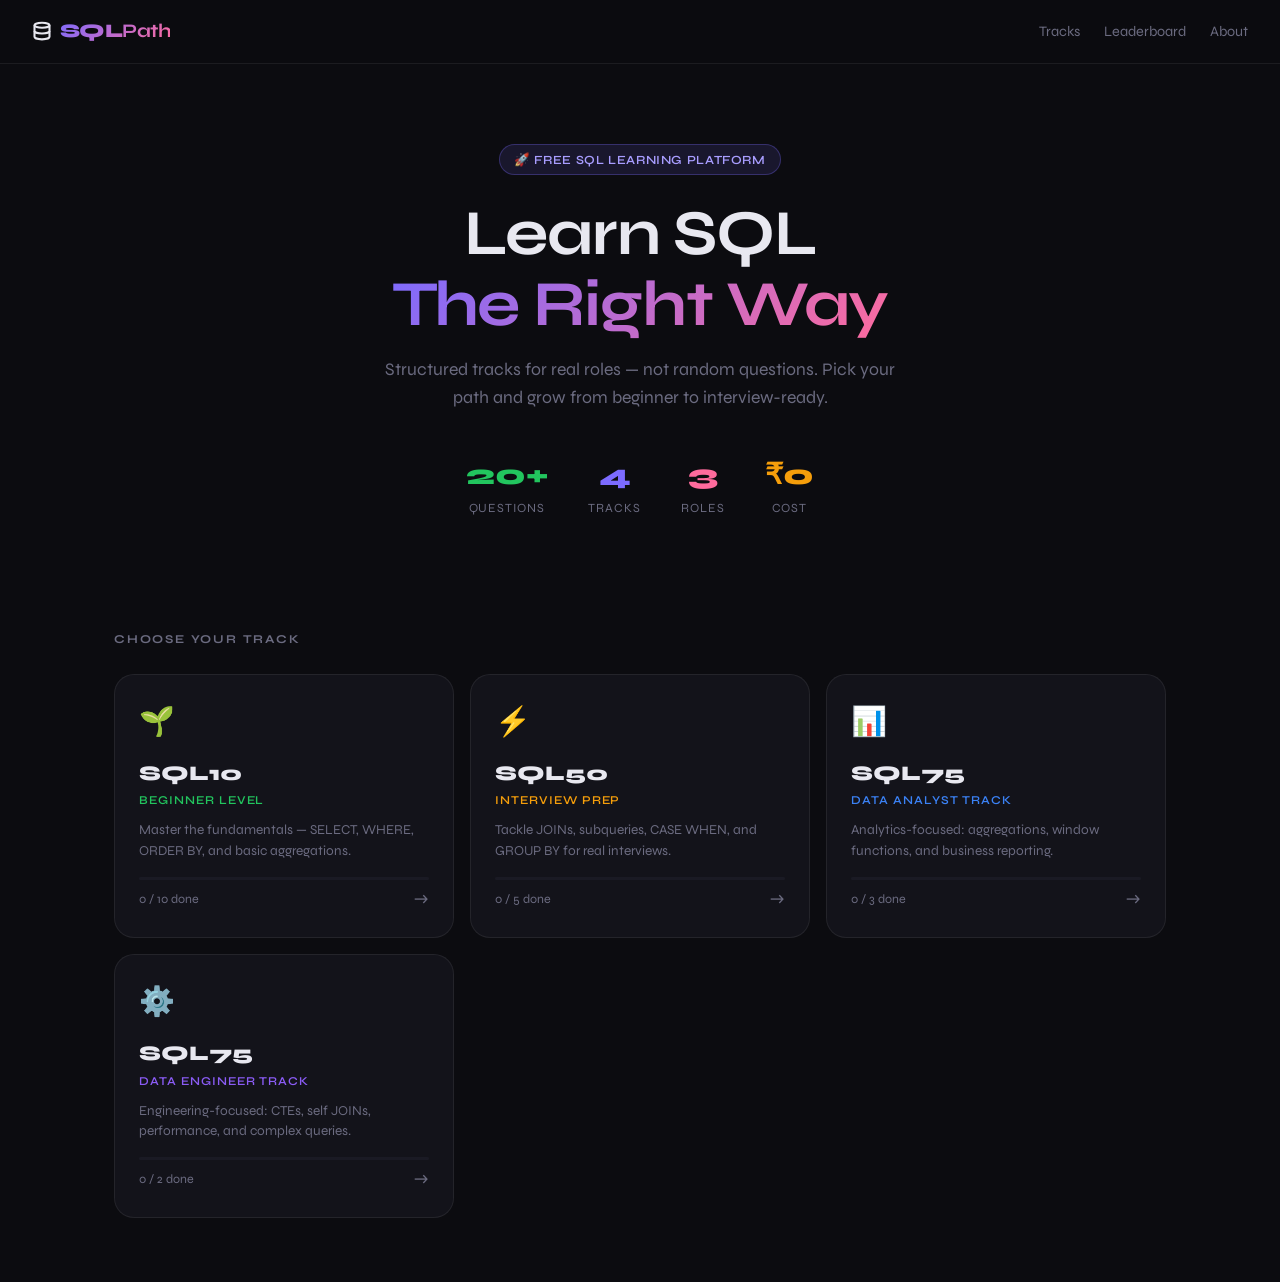
==== index.html @ 53d5dda5 "This is the first Version of code" ====
<!DOCTYPE html>
<html lang="en">
<head>
  <meta charset="UTF-8" />
  <meta name="viewport" content="width=device-width, initial-scale=1.0" />
  <title>SQLPath — Learn SQL by Track</title>
  <link rel="stylesheet" href="css/style.css" />
</head>
<body>

<!-- Navbar -->
<nav class="navbar">
  <div class="nav-logo">
    <svg width="20" height="20" viewBox="0 0 24 24" fill="none" stroke="currentColor" stroke-width="2.5">
      <ellipse cx="12" cy="5" rx="9" ry="3"/><path d="M3 5v14c0 1.66 4.03 3 9 3s9-1.34 9-3V5"/>
      <path d="M3 12c0 1.66 4.03 3 9 3s9-1.34 9-3"/>
    </svg>
    <span>SQL<b>Path</b></span>
  </div>
  <div class="nav-links">
    <a href="#">Tracks</a>
    <a href="#">Leaderboard</a>
    <a href="#">About</a>
  </div>
</nav>

<!-- Hero -->
<section class="hero container fade-up">
  <div class="hero-badge">🚀 Free SQL Learning Platform</div>
  <h1>Learn SQL<br/><em>The Right Way</em></h1>
  <p>Structured tracks for real roles — not random questions. Pick your path and grow from beginner to interview-ready.</p>

  <div class="stats-bar fade-up delay-1">
    <div class="stat-item">
      <div class="num" style="color: #22c55e;">20+</div>
      <div class="label">Questions</div>
    </div>
    <div class="stat-item">
      <div class="num" style="color: #7c6bff;">4</div>
      <div class="label">Tracks</div>
    </div>
    <div class="stat-item">
      <div class="num" style="color: #ff6b9d;">3</div>
      <div class="label">Roles</div>
    </div>
    <div class="stat-item">
      <div class="num" style="color: #f59e0b;">₹0</div>
      <div class="label">Cost</div>
    </div>
  </div>
</section>

<!-- Tracks -->
<section class="container fade-up delay-2">
  <div class="tracks-heading">Choose Your Track</div>
  <div class="tracks-grid" id="tracksGrid"></div>
</section>

<script src="js/app.js"></script>
<script src="js/questions.js"></script>
<script>
  const grid = document.getElementById('tracksGrid');

  TRACKS.forEach((track, i) => {
    const completed = getCompletedCount(track.id);
    const pct = Math.round((completed / track.count) * 100);

    const card = document.createElement('div');
    card.className = 'track-card fade-up';
    card.style.setProperty('--card-color', track.color);
    card.style.animationDelay = `${0.1 * i + 0.3}s`;
    card.style.opacity = '0';

    card.innerHTML = `
      <div class="track-icon">${track.icon}</div>
      <div class="track-name">${track.name}</div>
      <div class="track-tagline">${track.tagline}</div>
      <div class="track-desc">${track.desc}</div>
      <div class="track-progress-bar">
        <div class="track-progress-fill" style="width:${pct}%"></div>
      </div>
      <div class="track-meta">
        <span class="track-count">${completed} / ${track.count} done</span>
        <span class="track-arrow">→</span>
      </div>
    `;

    card.onclick = () => {
      window.location.href = `track.html?track=${track.id}`;
    };

    grid.appendChild(card);
  });
</script>
</body>
</html>
---- css/style.css ----
/* ── Google Fonts ─────────────────────────────────────────────────── */
@import url('https://fonts.googleapis.com/css2?family=Syne:wght@400;600;700;800&family=JetBrains+Mono:wght@400;500&display=swap');

/* ── Variables ───────────────────────────────────────────────────── */
:root {
  --bg: #0c0c10;
  --bg2: #13131a;
  --bg3: #1a1a24;
  --border: rgba(255,255,255,0.07);
  --text: #e8e8f0;
  --muted: #6b6b80;
  --accent: #7c6bff;
  --accent2: #ff6b9d;
  --green: #22c55e;
  --amber: #f59e0b;
  --blue: #3b82f6;
  --purple: #8b5cf6;
  --red: #ef4444;
  --radius: 12px;
  --radius-lg: 20px;
  --font: 'Syne', sans-serif;
  --mono: 'JetBrains Mono', monospace;
  --transition: 0.2s cubic-bezier(0.4,0,0.2,1);
}

/* ── Reset ───────────────────────────────────────────────────────── */
*, *::before, *::after { box-sizing: border-box; margin: 0; padding: 0; }
html { scroll-behavior: smooth; }
body {
  font-family: var(--font);
  background: var(--bg);
  color: var(--text);
  min-height: 100vh;
  line-height: 1.6;
  -webkit-font-smoothing: antialiased;
}

a { color: inherit; text-decoration: none; }
button { cursor: pointer; font-family: var(--font); }
input, textarea { font-family: var(--mono); }

/* ── Scrollbar ───────────────────────────────────────────────────── */
::-webkit-scrollbar { width: 6px; height: 6px; }
::-webkit-scrollbar-track { background: var(--bg); }
::-webkit-scrollbar-thumb { background: var(--bg3); border-radius: 3px; }

/* ── Typography ──────────────────────────────────────────────────── */
h1, h2, h3, h4 { font-weight: 700; letter-spacing: -0.02em; }

/* ── Navbar ──────────────────────────────────────────────────────── */
.navbar {
  display: flex;
  align-items: center;
  justify-content: space-between;
  padding: 1rem 2rem;
  border-bottom: 1px solid var(--border);
  background: rgba(12,12,16,0.85);
  backdrop-filter: blur(16px);
  position: sticky;
  top: 0;
  z-index: 100;
}

.nav-logo {
  font-size: 1.2rem;
  font-weight: 800;
  letter-spacing: -0.03em;
  display: flex;
  align-items: center;
  gap: 0.5rem;
}

.nav-logo span {
  background: linear-gradient(135deg, var(--accent), var(--accent2));
  -webkit-background-clip: text;
  -webkit-text-fill-color: transparent;
}

.nav-links {
  display: flex;
  gap: 1.5rem;
  font-size: 0.9rem;
  color: var(--muted);
}

.nav-links a:hover { color: var(--text); }

/* ── Container ───────────────────────────────────────────────────── */
.container {
  max-width: 1100px;
  margin: 0 auto;
  padding: 0 1.5rem;
}

/* ── Hero (index.html) ───────────────────────────────────────────── */
.hero {
  padding: 5rem 0 3rem;
  text-align: center;
}

.hero-badge {
  display: inline-flex;
  align-items: center;
  gap: 0.4rem;
  background: rgba(124,107,255,0.12);
  border: 1px solid rgba(124,107,255,0.3);
  color: #a89dff;
  border-radius: 100px;
  padding: 0.3rem 0.9rem;
  font-size: 0.78rem;
  font-weight: 600;
  letter-spacing: 0.05em;
  text-transform: uppercase;
  margin-bottom: 1.5rem;
}

.hero h1 {
  font-size: clamp(2.5rem, 6vw, 4rem);
  line-height: 1.1;
  margin-bottom: 1rem;
}

.hero h1 em {
  font-style: normal;
  background: linear-gradient(135deg, var(--accent) 0%, var(--accent2) 100%);
  -webkit-background-clip: text;
  -webkit-text-fill-color: transparent;
}

.hero p {
  font-size: 1.1rem;
  color: var(--muted);
  max-width: 520px;
  margin: 0 auto 2.5rem;
  font-weight: 400;
}

/* ── Stats Bar ───────────────────────────────────────────────────── */
.stats-bar {
  display: flex;
  justify-content: center;
  gap: 2.5rem;
  margin-bottom: 4rem;
  flex-wrap: wrap;
}

.stat-item { text-align: center; }
.stat-item .num { font-size: 1.8rem; font-weight: 800; }
.stat-item .label { font-size: 0.78rem; color: var(--muted); text-transform: uppercase; letter-spacing: 0.08em; }

/* ── Track Cards ─────────────────────────────────────────────────── */
.tracks-heading {
  font-size: 0.75rem;
  font-weight: 700;
  letter-spacing: 0.15em;
  text-transform: uppercase;
  color: var(--muted);
  margin-bottom: 1.5rem;
}

.tracks-grid {
  display: grid;
  grid-template-columns: repeat(auto-fill, minmax(260px, 1fr));
  gap: 1rem;
  margin-bottom: 4rem;
}

.track-card {
  background: var(--bg2);
  border: 1px solid var(--border);
  border-radius: var(--radius-lg);
  padding: 1.5rem;
  cursor: pointer;
  transition: transform var(--transition), border-color var(--transition), box-shadow var(--transition);
  position: relative;
  overflow: hidden;
}

.track-card::before {
  content: '';
  position: absolute;
  top: 0; left: 0; right: 0;
  height: 2px;
  background: var(--card-color, var(--accent));
  opacity: 0;
  transition: opacity var(--transition);
}

.track-card:hover { transform: translateY(-3px); border-color: rgba(255,255,255,0.15); box-shadow: 0 20px 40px rgba(0,0,0,0.4); }
.track-card:hover::before { opacity: 1; }

.track-icon { font-size: 1.8rem; margin-bottom: 0.75rem; }
.track-name { font-size: 1.3rem; font-weight: 800; margin-bottom: 0.1rem; }
.track-tagline { font-size: 0.75rem; color: var(--card-color, var(--accent)); font-weight: 600; text-transform: uppercase; letter-spacing: 0.08em; margin-bottom: 0.6rem; }
.track-desc { font-size: 0.85rem; color: var(--muted); line-height: 1.5; margin-bottom: 1rem; }

.track-meta {
  display: flex;
  align-items: center;
  justify-content: space-between;
  font-size: 0.78rem;
}

.track-count { color: var(--muted); }
.track-progress-bar {
  width: 100%;
  height: 3px;
  background: var(--bg3);
  border-radius: 2px;
  margin: 0.75rem 0 0.3rem;
  overflow: hidden;
}
.track-progress-fill {
  height: 100%;
  background: var(--card-color, var(--accent));
  border-radius: 2px;
  transition: width 0.5s ease;
}
.track-progress-label { font-size: 0.72rem; color: var(--muted); }
.track-arrow { color: var(--muted); font-size: 1.1rem; transition: transform var(--transition); }
.track-card:hover .track-arrow { transform: translateX(4px); color: var(--text); }

/* ── Page Header ─────────────────────────────────────────────────── */
.page-header {
  padding: 2.5rem 0 2rem;
  border-bottom: 1px solid var(--border);
  margin-bottom: 2rem;
}

.back-link {
  display: inline-flex;
  align-items: center;
  gap: 0.4rem;
  color: var(--muted);
  font-size: 0.85rem;
  margin-bottom: 1.5rem;
  transition: color var(--transition);
}
.back-link:hover { color: var(--text); }

.page-header h2 { font-size: 2rem; margin-bottom: 0.3rem; }
.page-header .sub { color: var(--muted); font-size: 0.9rem; }

/* ── Progress Summary ────────────────────────────────────────────── */
.progress-summary {
  background: var(--bg2);
  border: 1px solid var(--border);
  border-radius: var(--radius);
  padding: 1.25rem 1.5rem;
  margin-bottom: 1.5rem;
  display: flex;
  align-items: center;
  justify-content: space-between;
  gap: 1rem;
  flex-wrap: wrap;
}

.progress-text { font-size: 0.85rem; color: var(--muted); }
.progress-text strong { color: var(--text); }

.prog-bar-wrap { flex: 1; min-width: 120px; }
.prog-bar {
  width: 100%;
  height: 5px;
  background: var(--bg3);
  border-radius: 3px;
  overflow: hidden;
}
.prog-fill {
  height: 100%;
  border-radius: 3px;
  background: linear-gradient(90deg, var(--accent), var(--accent2));
  transition: width 0.5s ease;
}
.prog-pct { font-size: 0.78rem; color: var(--muted); margin-top: 0.3rem; }

/* ── Question List ───────────────────────────────────────────────── */
.question-list { display: flex; flex-direction: column; gap: 0.5rem; }

.q-item {
  background: var(--bg2);
  border: 1px solid var(--border);
  border-radius: var(--radius);
  padding: 1rem 1.25rem;
  display: flex;
  align-items: center;
  gap: 1rem;
  cursor: pointer;
  transition: background var(--transition), border-color var(--transition);
  text-decoration: none;
  color: inherit;
}

.q-item:hover { background: var(--bg3); border-color: rgba(255,255,255,0.12); }
.q-item.done { border-color: rgba(34,197,94,0.2); }
.q-item.done:hover { border-color: rgba(34,197,94,0.35); }

.q-num {
  width: 36px; height: 36px;
  border-radius: 8px;
  background: var(--bg3);
  display: flex; align-items: center; justify-content: center;
  font-size: 0.8rem; font-weight: 700; color: var(--muted);
  flex-shrink: 0;
  font-family: var(--mono);
}

.q-item.done .q-num { background: rgba(34,197,94,0.15); color: var(--green); }

.q-info { flex: 1; }
.q-title { font-size: 0.95rem; font-weight: 600; }
.q-meta { font-size: 0.75rem; color: var(--muted); margin-top: 0.1rem; }

.q-badge {
  padding: 0.2rem 0.6rem;
  border-radius: 100px;
  font-size: 0.7rem;
  font-weight: 700;
  flex-shrink: 0;
}
.badge-easy { background: rgba(34,197,94,0.15); color: var(--green); }
.badge-medium { background: rgba(245,158,11,0.15); color: var(--amber); }
.badge-hard { background: rgba(239,68,68,0.15); color: var(--red); }

.q-status { font-size: 1rem; flex-shrink: 0; }

/* ── Editor Layout ───────────────────────────────────────────────── */
.editor-layout {
  display: grid;
  grid-template-columns: 380px 1fr;
  gap: 1.25rem;
  height: calc(100vh - 130px);
  padding: 1.25rem 1.5rem;
  max-width: 1400px;
  margin: 0 auto;
}

.panel {
  background: var(--bg2);
  border: 1px solid var(--border);
  border-radius: var(--radius-lg);
  overflow: hidden;
  display: flex;
  flex-direction: column;
}

.panel-header {
  padding: 1rem 1.25rem;
  border-bottom: 1px solid var(--border);
  display: flex;
  align-items: center;
  justify-content: space-between;
  flex-shrink: 0;
}

.panel-title {
  font-size: 0.75rem;
  font-weight: 700;
  letter-spacing: 0.1em;
  text-transform: uppercase;
  color: var(--muted);
}

.panel-body { padding: 1.25rem; overflow-y: auto; flex: 1; }

/* ── Question Panel ──────────────────────────────────────────────── */
.q-difficulty { margin-bottom: 1rem; }
.q-problem-title { font-size: 1.3rem; font-weight: 800; margin-bottom: 0.75rem; }
.q-statement { color: #c0c0d0; font-size: 0.9rem; line-height: 1.7; margin-bottom: 1.25rem; }

.hint-box {
  background: rgba(124,107,255,0.08);
  border: 1px solid rgba(124,107,255,0.2);
  border-radius: var(--radius);
  padding: 0.875rem 1rem;
  margin-bottom: 1.25rem;
  font-size: 0.83rem;
  color: #a89dff;
  display: none;
}
.hint-box.show { display: block; }

.hint-toggle {
  background: none;
  border: 1px solid var(--border);
  color: var(--muted);
  border-radius: 8px;
  padding: 0.5rem 1rem;
  font-size: 0.82rem;
  font-weight: 600;
  transition: all var(--transition);
  margin-bottom: 1rem;
}
.hint-toggle:hover { border-color: var(--accent); color: var(--accent); }

/* Step visualizer */
.steps-section { margin-top: 1rem; }
.steps-title {
  font-size: 0.72rem; font-weight: 700; letter-spacing: 0.1em;
  text-transform: uppercase; color: var(--muted); margin-bottom: 0.75rem;
}
.step-item {
  display: flex; align-items: flex-start; gap: 0.75rem;
  padding: 0.6rem 0;
  font-size: 0.82rem; color: var(--muted);
  border-bottom: 1px solid var(--border);
}
.step-item:last-child { border-bottom: none; }
.step-dot {
  width: 8px; height: 8px; border-radius: 50%;
  background: var(--bg3); flex-shrink: 0; margin-top: 5px;
  transition: background var(--transition);
}
.step-item.active .step-dot { background: var(--accent); }
.step-item.active { color: var(--text); }

/* Nav buttons */
.q-nav {
  display: flex; gap: 0.5rem; padding: 1rem 1.25rem;
  border-top: 1px solid var(--border); flex-shrink: 0;
}

/* ── Code Panel ──────────────────────────────────────────────────── */
.editor-wrap { flex: 1; display: flex; flex-direction: column; }

#sqlInput {
  width: 100%;
  flex: 1;
  background: transparent;
  border: none;
  outline: none;
  resize: none;
  color: #c9d1d9;
  font-family: var(--mono);
  font-size: 0.88rem;
  line-height: 1.7;
  padding: 1.25rem;
  min-height: 180px;
}

.editor-actions {
  padding: 0.75rem 1.25rem;
  border-top: 1px solid var(--border);
  display: flex;
  gap: 0.5rem;
  flex-shrink: 0;
}

/* ── Output Panel ────────────────────────────────────────────────── */
.output-section {
  flex: 1;
  overflow: auto;
  padding: 1rem 1.25rem;
}

.result-table {
  width: 100%;
  border-collapse: collapse;
  font-family: var(--mono);
  font-size: 0.8rem;
}
.result-table th {
  text-align: left;
  padding: 0.5rem 0.75rem;
  color: var(--muted);
  font-weight: 600;
  border-bottom: 1px solid var(--border);
  white-space: nowrap;
  font-size: 0.72rem;
  text-transform: uppercase;
  letter-spacing: 0.06em;
}
.result-table td {
  padding: 0.45rem 0.75rem;
  border-bottom: 1px solid rgba(255,255,255,0.03);
  color: #c9d1d9;
}
.result-table tr:hover td { background: rgba(255,255,255,0.03); }

.output-placeholder {
  text-align: center;
  color: var(--muted);
  font-size: 0.85rem;
  padding: 2.5rem;
}
.output-placeholder .icon { font-size: 2rem; margin-bottom: 0.75rem; }

.result-status {
  padding: 0.75rem 1rem;
  border-radius: var(--radius);
  font-size: 0.85rem;
  font-weight: 600;
  margin-bottom: 0.75rem;
  display: flex;
  align-items: center;
  gap: 0.5rem;
}
.status-success { background: rgba(34,197,94,0.1); color: var(--green); border: 1px solid rgba(34,197,94,0.2); }
.status-error { background: rgba(239,68,68,0.1); color: var(--red); border: 1px solid rgba(239,68,68,0.2); }
.status-info { background: rgba(59,130,246,0.1); color: var(--blue); border: 1px solid rgba(59,130,246,0.2); }

/* ── Buttons ─────────────────────────────────────────────────────── */
.btn {
  display: inline-flex; align-items: center; gap: 0.4rem;
  padding: 0.55rem 1.1rem;
  border-radius: 8px;
  font-size: 0.85rem;
  font-weight: 700;
  border: none;
  transition: all var(--transition);
}

.btn-primary {
  background: var(--accent);
  color: white;
}
.btn-primary:hover { background: #6b5ce7; transform: translateY(-1px); }

.btn-success {
  background: rgba(34,197,94,0.15);
  color: var(--green);
  border: 1px solid rgba(34,197,94,0.3);
}
.btn-success:hover { background: rgba(34,197,94,0.25); }

.btn-ghost {
  background: var(--bg3);
  color: var(--muted);
  border: 1px solid var(--border);
}
.btn-ghost:hover { color: var(--text); border-color: rgba(255,255,255,0.15); }

.btn-outline {
  background: transparent;
  color: var(--muted);
  border: 1px solid var(--border);
}
.btn-outline:hover { color: var(--text); border-color: rgba(255,255,255,0.2); }

.btn:disabled { opacity: 0.4; cursor: not-allowed; transform: none; }

/* ── Celebration overlay ──────────────────────────────────────────── */
.celebration {
  position: fixed; inset: 0;
  background: rgba(0,0,0,0.6);
  backdrop-filter: blur(6px);
  display: flex; align-items: center; justify-content: center;
  z-index: 999;
  opacity: 0; pointer-events: none;
  transition: opacity 0.3s ease;
}
.celebration.show { opacity: 1; pointer-events: all; }

.celeb-card {
  background: var(--bg2);
  border: 1px solid rgba(34,197,94,0.3);
  border-radius: var(--radius-lg);
  padding: 2.5rem;
  text-align: center;
  max-width: 360px;
  transform: scale(0.9);
  transition: transform 0.3s ease;
}
.celebration.show .celeb-card { transform: scale(1); }
.celeb-icon { font-size: 3rem; margin-bottom: 1rem; }
.celeb-title { font-size: 1.5rem; font-weight: 800; color: var(--green); margin-bottom: 0.5rem; }
.celeb-msg { color: var(--muted); font-size: 0.9rem; margin-bottom: 1.5rem; }
.celeb-actions { display: flex; gap: 0.75rem; justify-content: center; }

/* ── Animations ──────────────────────────────────────────────────── */
@keyframes fadeUp {
  from { opacity: 0; transform: translateY(20px); }
  to { opacity: 1; transform: translateY(0); }
}

.fade-up { animation: fadeUp 0.5s ease forwards; }
.delay-1 { animation-delay: 0.1s; opacity: 0; }
.delay-2 { animation-delay: 0.2s; opacity: 0; }
.delay-3 { animation-delay: 0.3s; opacity: 0; }

/* ── Responsive ──────────────────────────────────────────────────── */
@media (max-width: 900px) {
  .editor-layout {
    grid-template-columns: 1fr;
    height: auto;
  }
  .panel { max-height: 60vh; }
}
@media (max-width: 600px) {
  .navbar { padding: 1rem; }
  .nav-links { display: none; }
  .hero { padding: 3rem 0 2rem; }
  .stats-bar { gap: 1.5rem; }
}
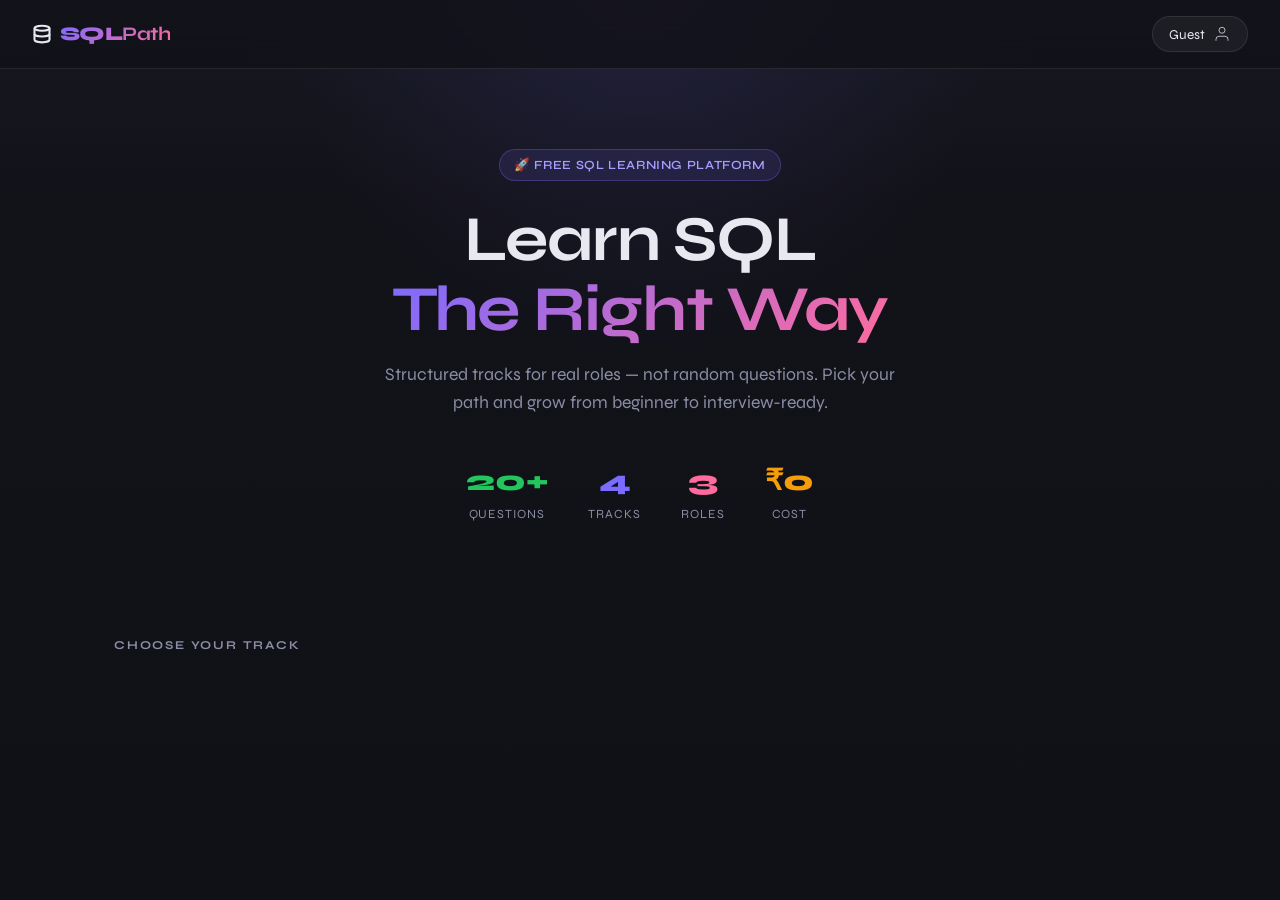
==== commit b00097ca: "This is the final file with deployment" ====
--- a/index.html
+++ b/index.html
@@ -17,10 +17,19 @@
     </svg>
     <span>SQL<b>Path</b></span>
   </div>
-  <div class="nav-links">
-    <a href="#">Tracks</a>
-    <a href="#">Leaderboard</a>
-    <a href="#">About</a>
+  <div class="nav-user">
+    <button id="userMenuBtn" class="user-btn">
+      <span id="userStatus">Guest</span>
+      <svg width="18" height="18" viewBox="0 0 24 24" fill="none" stroke="currentColor">
+        <path d="M20 21v-2a4 4 0 0 0-4-4H8a4 4 0 0 0-4 4v2"/>
+        <circle cx="12" cy="7" r="4"/>
+      </svg>
+    </button>
+    <div id="userMenu" class="user-menu">
+      <div id="userInfo"></div>
+      <button id="loginBtn">Login</button>
+      <button id="logoutBtn" style="display:none;">Logout</button>
+    </div>
   </div>
 </nav>
 
@@ -56,41 +65,38 @@
   <div class="tracks-grid" id="tracksGrid"></div>
 </section>
 
-<script src="js/app.js"></script>
-<script src="js/questions.js"></script>
-<script>
-  const grid = document.getElementById('tracksGrid');
-
-  TRACKS.forEach((track, i) => {
-    const completed = getCompletedCount(track.id);
-    const pct = Math.round((completed / track.count) * 100);
-
-    const card = document.createElement('div');
-    card.className = 'track-card fade-up';
-    card.style.setProperty('--card-color', track.color);
-    card.style.animationDelay = `${0.1 * i + 0.3}s`;
-    card.style.opacity = '0';
-
-    card.innerHTML = `
-      <div class="track-icon">${track.icon}</div>
-      <div class="track-name">${track.name}</div>
-      <div class="track-tagline">${track.tagline}</div>
-      <div class="track-desc">${track.desc}</div>
-      <div class="track-progress-bar">
-        <div class="track-progress-fill" style="width:${pct}%"></div>
+<script type="module" src="js/app.js"></script>
+<script type="module" src="js/questions.js"></script>
+<script src="js/api.js" type="module"></script>
+<script src="js/auth.js" type="module"></script>
+  <!-- Auth Modal -->
+  <div id="authModal" class="modal">
+    <div class="modal-content">
+      <div class="modal-header">
+        <button class="close-btn" onclick="hideAuthModal()">&times;</button>
+        <h3 id="modalTitle">Login</h3>
       </div>
-      <div class="track-meta">
-        <span class="track-count">${completed} / ${track.count} done</span>
-        <span class="track-arrow">→</span>
+      <div class="tab-buttons">
+        <button id="loginTab" class="tab-btn active">Login</button>
+        <button id="registerTab" class="tab-btn">Register</button>
       </div>
-    `;
-
-    card.onclick = () => {
-      window.location.href = `track.html?track=${track.id}`;
-    };
-
-    grid.appendChild(card);
-  });
-</script>
+      <form id="authForm">
+        <div id="loginFields">
+          <input type="email" id="loginEmail" placeholder="Email" required>
+          <input type="password" id="loginPassword" placeholder="Password" required>
+          <button type="submit" class="btn btn-primary full">Login</button>
+        </div>
+        <div id="registerFields" style="display:none;">
+          <input type="text" id="regUsername" placeholder="Username" required>
+          <input type="email" id="regEmail" placeholder="Email" required>
+          <input type="password" id="regPassword" placeholder="Password" required>
+          <button type="submit" class="btn btn-primary full">Register</button>
+        </div>
+      </form>
+      <div class="modal-footer">
+        <p>Demo: admin@example.com / admin123</p>
+      </div>
+    </div>
+  </div>
 </body>
 </html>
--- a/css/style.css
+++ b/css/style.css
@@ -3,12 +3,14 @@
 
 /* ── Variables ───────────────────────────────────────────────────── */
 :root {
-  --bg: #0c0c10;
-  --bg2: #13131a;
-  --bg3: #1a1a24;
-  --border: rgba(255,255,255,0.07);
+  --bg: #121219;
+  --bg2: #1a1b24;
+  --bg3: #242634;
+  --border: rgba(255,255,255,0.09);
+  --panel-top-glow: rgba(255,255,255,0.11);
+  --panel-shadow: 0 22px 48px rgba(0,0,0,0.28);
   --text: #e8e8f0;
-  --muted: #6b6b80;
+  --muted: #8b8da5;
   --accent: #7c6bff;
   --accent2: #ff6b9d;
   --green: #22c55e;
@@ -28,7 +30,9 @@
 html { scroll-behavior: smooth; }
 body {
   font-family: var(--font);
-  background: var(--bg);
+  background:
+    radial-gradient(circle at top center, rgba(124,107,255,0.12), transparent 32%),
+    linear-gradient(180deg, #171822 0%, var(--bg) 22%, #101117 100%);
   color: var(--text);
   min-height: 100vh;
   line-height: 1.6;
@@ -54,7 +58,7 @@
   justify-content: space-between;
   padding: 1rem 2rem;
   border-bottom: 1px solid var(--border);
-  background: rgba(12,12,16,0.85);
+  background: rgba(18,18,25,0.82);
   backdrop-filter: blur(16px);
   position: sticky;
   top: 0;
@@ -166,7 +170,7 @@
 }
 
 .track-card {
-  background: var(--bg2);
+  background: linear-gradient(180deg, rgba(255,255,255,0.045) 0%, var(--bg2) 14%, #171822 100%);
   border: 1px solid var(--border);
   border-radius: var(--radius-lg);
   padding: 1.5rem;
@@ -174,20 +178,28 @@
   transition: transform var(--transition), border-color var(--transition), box-shadow var(--transition);
   position: relative;
   overflow: hidden;
+  box-shadow: var(--panel-shadow);
 }
 
 .track-card::before {
   content: '';
   position: absolute;
-  top: 0; left: 0; right: 0;
-  height: 2px;
-  background: var(--card-color, var(--accent));
-  opacity: 0;
-  transition: opacity var(--transition);
-}
-
-.track-card:hover { transform: translateY(-3px); border-color: rgba(255,255,255,0.15); box-shadow: 0 20px 40px rgba(0,0,0,0.4); }
-.track-card:hover::before { opacity: 1; }
+  top: 0; left: 1px; right: 1px;
+  height: 1px;
+  background: linear-gradient(90deg, transparent, var(--panel-top-glow), transparent);
+  opacity: 0.95;
+}
+
+.track-card::after {
+  content: '';
+  position: absolute;
+  inset: 0;
+  border-radius: inherit;
+  box-shadow: inset 0 1px 0 rgba(255,255,255,0.04);
+  pointer-events: none;
+}
+
+.track-card:hover { transform: translateY(-3px); border-color: rgba(255,255,255,0.16); box-shadow: 0 26px 54px rgba(0,0,0,0.34); }
 
 .track-icon { font-size: 1.8rem; margin-bottom: 0.75rem; }
 .track-name { font-size: 1.3rem; font-weight: 800; margin-bottom: 0.1rem; }
@@ -243,7 +255,7 @@
 
 /* ── Progress Summary ────────────────────────────────────────────── */
 .progress-summary {
-  background: var(--bg2);
+  background: linear-gradient(180deg, rgba(255,255,255,0.04) 0%, var(--bg2) 18%, #171822 100%);
   border: 1px solid var(--border);
   border-radius: var(--radius);
   padding: 1.25rem 1.5rem;
@@ -253,6 +265,17 @@
   justify-content: space-between;
   gap: 1rem;
   flex-wrap: wrap;
+  position: relative;
+  overflow: hidden;
+  box-shadow: var(--panel-shadow);
+}
+
+.progress-summary::before {
+  content: '';
+  position: absolute;
+  top: 0; left: 1px; right: 1px;
+  height: 1px;
+  background: linear-gradient(90deg, transparent, var(--panel-top-glow), transparent);
 }
 
 .progress-text { font-size: 0.85rem; color: var(--muted); }
@@ -278,7 +301,7 @@
 .question-list { display: flex; flex-direction: column; gap: 0.5rem; }
 
 .q-item {
-  background: var(--bg2);
+  background: linear-gradient(180deg, rgba(255,255,255,0.04) 0%, var(--bg2) 18%, #181923 100%);
   border: 1px solid var(--border);
   border-radius: var(--radius);
   padding: 1rem 1.25rem;
@@ -289,9 +312,20 @@
   transition: background var(--transition), border-color var(--transition);
   text-decoration: none;
   color: inherit;
-}
-
-.q-item:hover { background: var(--bg3); border-color: rgba(255,255,255,0.12); }
+  position: relative;
+  overflow: hidden;
+  box-shadow: 0 14px 30px rgba(0,0,0,0.18);
+}
+
+.q-item::before {
+  content: '';
+  position: absolute;
+  top: 0; left: 1px; right: 1px;
+  height: 1px;
+  background: linear-gradient(90deg, transparent, var(--panel-top-glow), transparent);
+}
+
+.q-item:hover { background: linear-gradient(180deg, rgba(255,255,255,0.05) 0%, var(--bg3) 22%, #1a1b27 100%); border-color: rgba(255,255,255,0.14); }
 .q-item.done { border-color: rgba(34,197,94,0.2); }
 .q-item.done:hover { border-color: rgba(34,197,94,0.35); }
 
@@ -326,31 +360,147 @@
 
 /* ── Editor Layout ───────────────────────────────────────────────── */
 .editor-layout {
+  --problem-panel-width: 420px;
+  --editor-panel-height: 320px;
   display: grid;
-  grid-template-columns: 380px 1fr;
-  gap: 1.25rem;
+  grid-template-columns: minmax(280px, var(--problem-panel-width)) 12px minmax(0, 1fr);
+  gap: 0;
   height: calc(100vh - 130px);
-  padding: 1.25rem 1.5rem;
-  max-width: 1400px;
+  max-height: calc(100vh - 130px);
+  padding: clamp(0.75rem, 1.8vw, 1.25rem);
+  max-width: 1460px;
   margin: 0 auto;
+  align-items: stretch;
 }
 
 .panel {
-  background: var(--bg2);
+  background: linear-gradient(180deg, rgba(255,255,255,0.05) 0%, var(--bg2) 14%, #171822 100%);
   border: 1px solid var(--border);
   border-radius: var(--radius-lg);
   overflow: hidden;
   display: flex;
   flex-direction: column;
+  position: relative;
+  box-shadow: var(--panel-shadow);
+  min-height: 0;
+}
+
+.problem-panel {
+  min-width: 0;
+  min-height: 0;
+  height: 100%;
+}
+
+.workspace-stack {
+  display: grid;
+  grid-template-rows: minmax(220px, var(--editor-panel-height)) 12px minmax(220px, 1fr);
+  min-height: 0;
+  height: 100%;
+  padding-left: clamp(0.75rem, 1.8vw, 1.25rem);
+  position: relative;
+}
+
+.editor-panel,
+.output-panel {
+  min-height: 0;
+}
+
+.resize-handle {
+  position: relative;
+  z-index: 4;
+  display: flex;
+  align-items: center;
+  justify-content: center;
+  user-select: none;
+  touch-action: none;
+}
+
+.resize-handle::before {
+  content: '';
+  border-radius: 999px;
+  background: rgba(255,255,255,0.16);
+  transition: background var(--transition), box-shadow var(--transition), transform var(--transition);
+}
+
+.resize-handle:hover::before,
+.resize-handle.is-active::before {
+  background: var(--accent);
+  box-shadow: 0 0 0 4px rgba(124,107,255,0.14);
+}
+
+.resize-handle-vertical {
+  cursor: col-resize;
+}
+
+.resize-handle-vertical::before {
+  width: 4px;
+  height: 140px;
+}
+
+.resize-handle-horizontal {
+  cursor: row-resize;
+  margin-left: clamp(0.75rem, 1.8vw, 1.25rem);
+}
+
+.resize-handle-horizontal::before {
+  width: 140px;
+  height: 4px;
+}
+
+.resize-corner {
+  position: absolute;
+  right: 0.75rem;
+  bottom: 0.75rem;
+  width: 18px;
+  height: 18px;
+  z-index: 5;
+  cursor: nwse-resize;
+  border-radius: 6px;
+  background:
+    linear-gradient(135deg, transparent 0 42%, rgba(255,255,255,0.2) 42% 52%, transparent 52% 64%, rgba(255,255,255,0.2) 64% 74%, transparent 74% 100%);
+  opacity: 0.8;
+  transition: opacity var(--transition), transform var(--transition), box-shadow var(--transition);
+}
+
+.resize-corner:hover,
+.resize-corner.is-active {
+  opacity: 1;
+  transform: scale(1.05);
+  box-shadow: 0 0 0 4px rgba(124,107,255,0.12);
+}
+
+body.is-resizing {
+  user-select: none;
+  cursor: grabbing;
+}
+
+.panel::before {
+  content: '';
+  position: absolute;
+  top: 0; left: 1px; right: 1px;
+  height: 1px;
+  background: linear-gradient(90deg, transparent, var(--panel-top-glow), transparent);
+  z-index: 1;
+}
+
+.panel::after {
+  content: '';
+  position: absolute;
+  inset: 0;
+  border-radius: inherit;
+  box-shadow: inset 0 1px 0 rgba(255,255,255,0.03);
+  pointer-events: none;
 }
 
 .panel-header {
-  padding: 1rem 1.25rem;
-  border-bottom: 1px solid var(--border);
+  padding: clamp(0.8rem, 1.6vw, 1rem) clamp(0.9rem, 1.8vw, 1.15rem);
+  border-bottom: 1px solid rgba(255,255,255,0.08);
   display: flex;
   align-items: center;
   justify-content: space-between;
   flex-shrink: 0;
+  gap: 0.6rem;
+  flex-wrap: wrap;
 }
 
 .panel-title {
@@ -361,67 +511,100 @@
   color: var(--muted);
 }
 
-.panel-body { padding: 1.25rem; overflow-y: auto; flex: 1; }
+.panel-body {
+  padding: clamp(0.85rem, 1.8vw, 1.15rem);
+  overflow-y: auto;
+  overflow-x: hidden;
+  flex: 1;
+  min-height: 0;
+  max-height: 100%;
+  overscroll-behavior: contain;
+}
 
 /* ── Question Panel ──────────────────────────────────────────────── */
-.q-difficulty { margin-bottom: 1rem; }
-.q-problem-title { font-size: 1.3rem; font-weight: 800; margin-bottom: 0.75rem; }
-.q-statement { color: #c0c0d0; font-size: 0.9rem; line-height: 1.7; margin-bottom: 1.25rem; }
-
-.hint-box {
-  background: rgba(124,107,255,0.08);
-  border: 1px solid rgba(124,107,255,0.2);
+.problem-section {
+  padding: 0 0 1rem;
+  margin-bottom: 1rem;
+  border-bottom: 1px solid var(--border);
+}
+.problem-section:last-child {
+  margin-bottom: 0;
+  padding-bottom: 0;
+  border-bottom: none;
+}
+.section-label {
+  font-size: 0.74rem;
+  font-weight: 700;
+  letter-spacing: 0.12em;
+  text-transform: uppercase;
+  color: var(--muted);
+  margin-bottom: 0.7rem;
+}
+.q-difficulty {
+  margin-bottom: 0.75rem;
+  display: flex;
+  align-items: center;
+  gap: 0.55rem;
+  flex-wrap: wrap;
+}
+.question-category {
+  padding: 0.2rem 0.55rem;
+  border-radius: 999px;
+  background: var(--bg3);
+  border: 1px solid var(--border);
+  color: var(--muted);
+  font-size: 0.72rem;
+  font-weight: 700;
+  letter-spacing: 0.04em;
+}
+.q-problem-title { font-size: clamp(1.08rem, 2vw, 1.3rem); font-weight: 800; margin-bottom: 0.6rem; }
+.q-statement { color: #c0c0d0; font-size: 0.9rem; line-height: 1.7; margin-bottom: 0; }
+
+.table-block + .table-block {
+  margin-top: 0.8rem;
+}
+
+.table-name {
+  color: var(--text);
+  font-size: 0.86rem;
+  font-weight: 700;
+  margin-bottom: 0.5rem;
+}
+
+.table-note {
+  color: var(--muted);
+  font-size: 0.8rem;
+  margin-top: 0.55rem;
+}
+
+.sample-output {
+  background: linear-gradient(180deg, rgba(255,255,255,0.03) 0%, #151723 100%);
+  border: 1px solid var(--border);
   border-radius: var(--radius);
-  padding: 0.875rem 1rem;
-  margin-bottom: 1.25rem;
-  font-size: 0.83rem;
-  color: #a89dff;
-  display: none;
-}
-.hint-box.show { display: block; }
-
-.hint-toggle {
-  background: none;
-  border: 1px solid var(--border);
-  color: var(--muted);
-  border-radius: 8px;
-  padding: 0.5rem 1rem;
+  padding: 0.7rem;
+  overflow-x: auto;
+}
+
+.sample-placeholder {
+  color: var(--muted);
   font-size: 0.82rem;
-  font-weight: 600;
-  transition: all var(--transition);
-  margin-bottom: 1rem;
-}
-.hint-toggle:hover { border-color: var(--accent); color: var(--accent); }
-
-/* Step visualizer */
-.steps-section { margin-top: 1rem; }
-.steps-title {
-  font-size: 0.72rem; font-weight: 700; letter-spacing: 0.1em;
-  text-transform: uppercase; color: var(--muted); margin-bottom: 0.75rem;
-}
-.step-item {
-  display: flex; align-items: flex-start; gap: 0.75rem;
-  padding: 0.6rem 0;
-  font-size: 0.82rem; color: var(--muted);
-  border-bottom: 1px solid var(--border);
-}
-.step-item:last-child { border-bottom: none; }
-.step-dot {
-  width: 8px; height: 8px; border-radius: 50%;
-  background: var(--bg3); flex-shrink: 0; margin-top: 5px;
-  transition: background var(--transition);
-}
-.step-item.active .step-dot { background: var(--accent); }
-.step-item.active { color: var(--text); }
+}
 
 /* Nav buttons */
 .q-nav {
-  display: flex; gap: 0.5rem; padding: 1rem 1.25rem;
+  display: flex; gap: 0.5rem; padding: 0.85rem 1rem;
   border-top: 1px solid var(--border); flex-shrink: 0;
+  flex-wrap: wrap;
 }
 
 /* ── Code Panel ──────────────────────────────────────────────────── */
-.editor-wrap { flex: 1; display: flex; flex-direction: column; }
+.editor-wrap {
+  flex: 1;
+  display: flex;
+  flex-direction: column;
+  min-height: 0;
+  overflow: hidden;
+}
 
 #sqlInput {
   width: 100%;
@@ -434,23 +617,32 @@
   font-family: var(--mono);
   font-size: 0.88rem;
   line-height: 1.7;
-  padding: 1.25rem;
-  min-height: 180px;
+  padding: 1rem 1.05rem;
+  min-height: 0;
+  height: 100%;
+  max-height: 100%;
+  overflow-y: auto;
+  overflow-x: auto;
+  white-space: pre;
+  tab-size: 2;
 }
 
 .editor-actions {
-  padding: 0.75rem 1.25rem;
+  padding: 0.75rem 1rem;
   border-top: 1px solid var(--border);
   display: flex;
   gap: 0.5rem;
   flex-shrink: 0;
+  flex-wrap: wrap;
 }
 
 /* ── Output Panel ────────────────────────────────────────────────── */
 .output-section {
   flex: 1;
-  overflow: auto;
-  padding: 1rem 1.25rem;
+  overflow-y: auto;
+  overflow-x: auto;
+  padding: 0.85rem 1rem;
+  min-height: 0;
 }
 
 .result-table {
@@ -481,7 +673,7 @@
   text-align: center;
   color: var(--muted);
   font-size: 0.85rem;
-  padding: 2.5rem;
+  padding: 1.6rem 1rem;
 }
 .output-placeholder .icon { font-size: 2rem; margin-bottom: 0.75rem; }
 
@@ -524,11 +716,11 @@
 .btn-success:hover { background: rgba(34,197,94,0.25); }
 
 .btn-ghost {
-  background: var(--bg3);
+  background: rgba(255,255,255,0.03);
   color: var(--muted);
   border: 1px solid var(--border);
 }
-.btn-ghost:hover { color: var(--text); border-color: rgba(255,255,255,0.15); }
+.btn-ghost:hover { color: var(--text); border-color: rgba(255,255,255,0.16); background: rgba(255,255,255,0.05); }
 
 .btn-outline {
   background: transparent;
@@ -582,10 +774,101 @@
 @media (max-width: 900px) {
   .editor-layout {
     grid-template-columns: 1fr;
+    gap: 1rem;
     height: auto;
+    max-height: none;
+    padding: 0.9rem;
+  }
+  .workspace-stack {
+    grid-template-rows: minmax(280px, auto) minmax(260px, auto);
+    gap: 1rem;
+    padding-left: 0;
+  }
+  .resize-handle {
+    display: none;
+  }
+  .resize-corner {
+    display: none;
   }
   .panel { max-height: 60vh; }
 }
+@media (max-width: 700px) {
+  .panel-header,
+  .panel-body,
+  .editor-actions,
+  .output-section,
+  .q-nav {
+    padding-left: 0.85rem;
+    padding-right: 0.85rem;
+  }
+
+  .editor-actions .btn,
+  .q-nav .btn {
+    flex: 1 1 140px;
+    justify-content: center;
+  }
+
+  #sqlInput {
+    padding: 0.9rem;
+  }
+}
+/* User Menu & Modal Styles */
+.nav-user { position: relative; }
+.user-btn {
+  display: flex; align-items: center; gap: 0.5rem;
+  background: rgba(255,255,255,0.05); border: 1px solid var(--border);
+  color: var(--text); padding: 0.5rem 1rem; border-radius: 25px;
+  font-size: 0.85rem; cursor: pointer; transition: all var(--transition);
+}
+.user-btn:hover { background: rgba(255,255,255,0.08); border-color: rgba(255,255,255,0.2); }
+.user-menu {
+  position: absolute; right: 0; top: 100%; margin-top: 0.5rem;
+  background: var(--bg2); border: 1px solid var(--border); border-radius: var(--radius-lg);
+  min-width: 180px; box-shadow: var(--panel-shadow); opacity: 0; visibility: hidden;
+  transform: translateY(-10px); transition: all var(--transition);
+  z-index: 1000;
+}
+.nav-user:hover .user-menu {
+  opacity: 1; visibility: visible; transform: translateY(0);
+}
+.user-menu button { width: 100%; text-align: left; padding: 0.75rem 1rem; border: none; background: none; }
+
+.modal {
+  position: fixed; inset: 0; background: rgba(0,0,0,0.7); backdrop-filter: blur(8px);
+  display: flex; align-items: center; justify-content: center; z-index: 9999;
+  opacity: 0; visibility: hidden; transition: all 0.3s ease;
+}
+.modal.show { opacity: 1; visibility: visible; }
+.modal-content {
+  background: var(--bg2); border: 1px solid var(--border); border-radius: var(--radius-lg);
+  width: 90vw; max-width: 420px; max-height: 90vh; overflow-y: auto;
+  transform: scale(0.9); transition: transform 0.3s ease;
+}
+.modal.show .modal-content { transform: scale(1); }
+.modal-header {
+  display: flex; justify-content: space-between; align-items: center;
+  padding: 1.25rem 1.5rem 1rem; border-bottom: 1px solid var(--border);
+}
+.close-btn { background: none; border: none; font-size: 1.5rem; color: var(--muted); cursor: pointer; }
+.tab-buttons {
+  display: flex; border-bottom: 1px solid var(--border);
+}
+.tab-btn {
+  flex: 1; padding: 0.75rem 1rem; background: none; border: none;
+  color: var(--muted); font-weight: 600; cursor: pointer; transition: color var(--transition);
+  border-bottom: 2px solid transparent;
+}
+.tab-btn.active { color: var(--text); border-bottom-color: var(--accent); }
+#authForm { padding: 1.5rem; }
+#authForm input {
+  width: 100%; padding: 0.9rem 1rem; margin-bottom: 1rem; border: 1px solid var(--border);
+  border-radius: var(--radius); background: var(--bg3); color: var(--text);
+  font-size: 0.9rem; font-family: var(--mono);
+}
+#authForm input:focus { outline: none; border-color: var(--accent); box-shadow: 0 0 0 3px rgba(124,107,255,0.1); }
+.btn.full { width: 100%; margin-bottom: 0.5rem; }
+.modal-footer { padding: 1rem 1.5rem 1.5rem; text-align: center; color: var(--muted); font-size: 0.85rem; }
+
 @media (max-width: 600px) {
   .navbar { padding: 1rem; }
   .nav-links { display: none; }
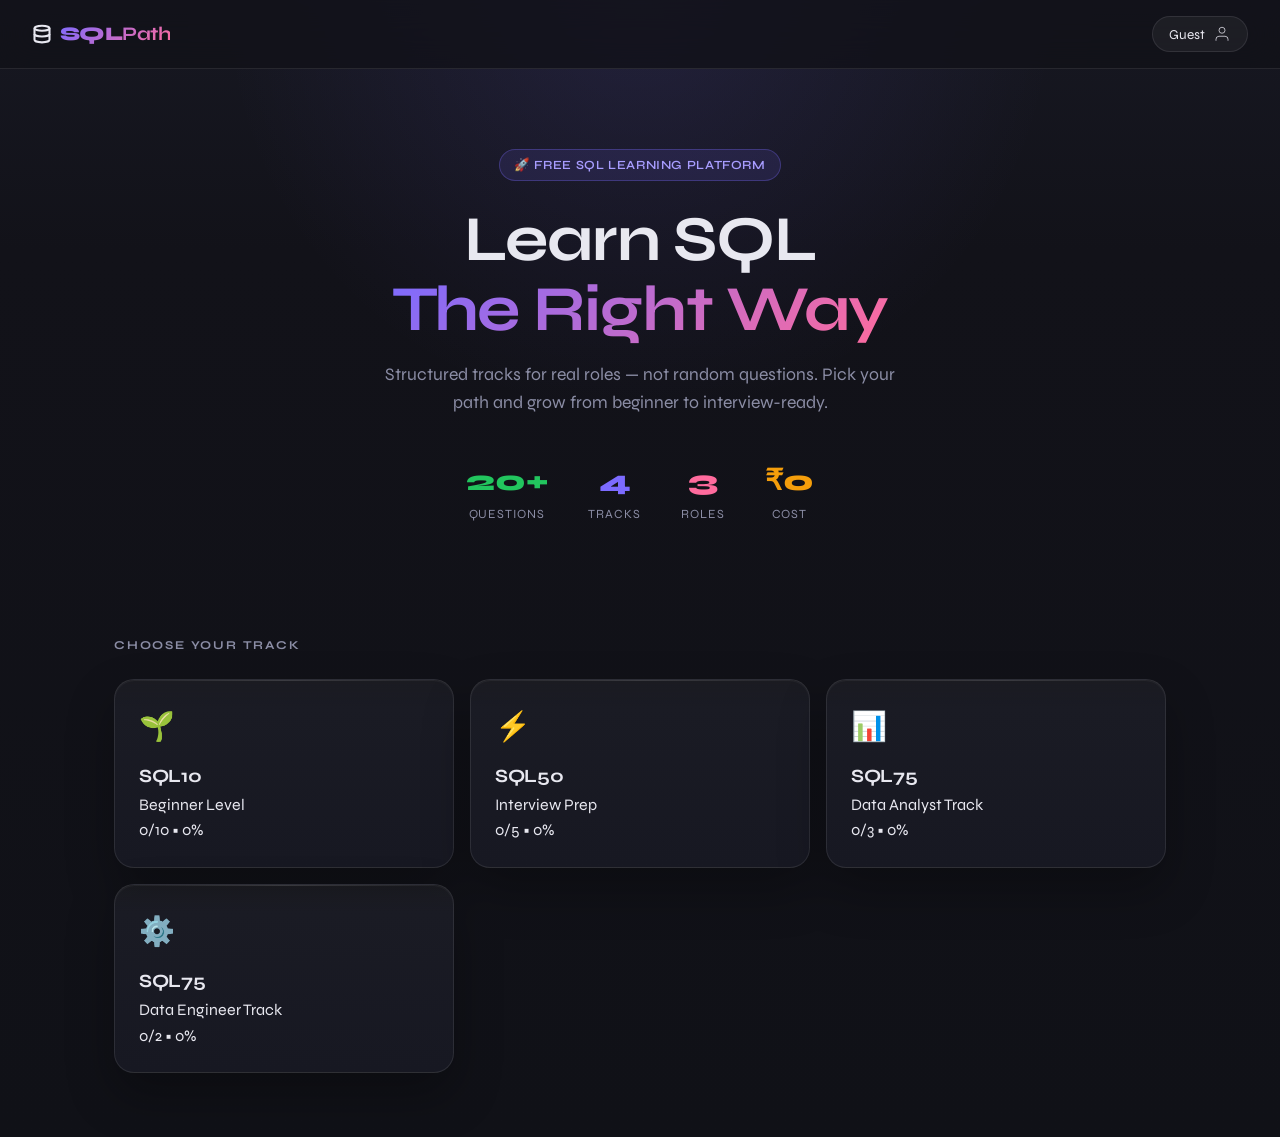
==== commit 2f4022cd: "feat(frontend): integrate auth modals, navbar, tracks progress with backend APIs - Added login/regis" ====
--- a/index.html
+++ b/index.html
@@ -73,7 +73,7 @@
   <div id="authModal" class="modal">
     <div class="modal-content">
       <div class="modal-header">
-        <button class="close-btn" onclick="hideAuthModal()">&times;</button>
+<button class="close-btn">&times;</button>
         <h3 id="modalTitle">Login</h3>
       </div>
       <div class="tab-buttons">
